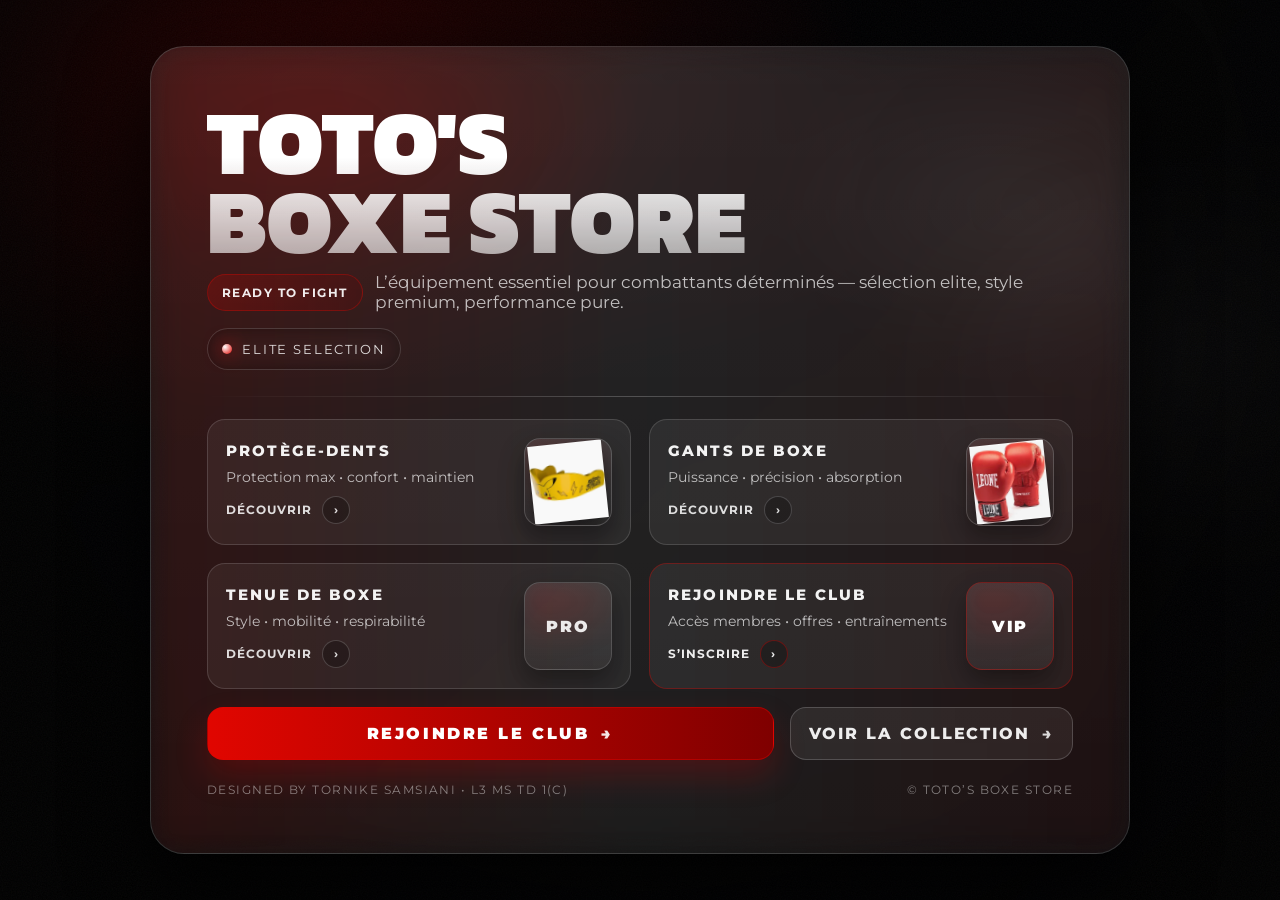
==== index.html @ a2d95f68 "Add files via upload" ====
<!DOCTYPE html>
<html lang="fr">
<head>
  <meta charset="utf-8" />
  <meta name="viewport" content="width=device-width, initial-scale=1" />
  <title>TOTO'S BOXE STORE | ELITE SELECTION</title>

  <link href="https://fonts.googleapis.com/css2?family=Kanit:wght@800;900&family=Montserrat:wght@300;400;600;700&display=swap" rel="stylesheet">

  <style>
    :root{
      --bg:#07070a;
      --red:#e10600;
      --red2:#7f0000;
      --text:#ffffff;
      --muted:rgba(255,255,255,.72);
      --glass:rgba(255,255,255,.08);
      --stroke:rgba(255,255,255,.14);
      --shadow: 0 30px 80px rgba(0,0,0,.75);
      --radius: 34px;
      --radius2: 18px;
      --max: 980px;
    }

    *{margin:0;padding:0;box-sizing:border-box}
    html,body{height:100%}
    body{
      font-family:"Montserrat",system-ui,-apple-system,Segoe UI,Roboto,Arial,sans-serif;
      background: var(--bg);
      color: var(--text);
      overflow-x:hidden;
    }

    /* ========= Background cinematic ========= */
    .bg{
      position:fixed; inset:0;
      z-index:-3;
      background:
        radial-gradient(1200px 700px at 20% 10%, rgba(225,6,0,.18), transparent 60%),
        radial-gradient(900px 600px at 90% 40%, rgba(255,255,255,.06), transparent 60%),
        linear-gradient(135deg, rgba(0,0,0,.90), rgba(0,0,0,.55)),
        url("kimono.png");
      background-size: cover;
      background-position: center;
      transform: scale(1.08);
      will-change: transform;
      transition: transform .2s ease-out;
      filter: saturate(1.08) contrast(1.08);
    }

    .vignette{
      position:fixed; inset:-2px;
      z-index:-2;
      pointer-events:none;
      background:
        radial-gradient(circle at 50% 30%, transparent 40%, rgba(0,0,0,.65) 78%, rgba(0,0,0,.92) 100%);
      mix-blend-mode: multiply;
    }

    .noise{
      position:fixed; inset:0;
      z-index:-1;
      pointer-events:none;
      opacity:.08;
      background-image:url("data:image/svg+xml,%3Csvg xmlns='http://www.w3.org/2000/svg' width='320' height='320'%3E%3Cfilter id='n'%3E%3CfeTurbulence type='fractalNoise' baseFrequency='.8' numOctaves='4' stitchTiles='stitch'/%3E%3C/filter%3E%3Crect width='320' height='320' filter='url(%23n)' opacity='.55'/%3E%3C/svg%3E");
      background-size: 320px 320px;
    }

    /* ========= Layout ========= */
    .wrap{
      min-height:100vh;
      display:flex;
      align-items:center;
      justify-content:center;
      padding: 40px 18px;
      perspective: 1200px;
    }

    .hero{
      width:min(var(--max), 100%);
      border-radius: var(--radius);
      background: linear-gradient(180deg, rgba(255,255,255,.10), rgba(255,255,255,.06));
      border: 1px solid rgba(255,255,255,.14);
      box-shadow: var(--shadow);
      backdrop-filter: blur(18px);
      -webkit-backdrop-filter: blur(18px);
      position:relative;
      overflow:hidden;
      transform-style: preserve-3d;
      animation: enter 1.05s cubic-bezier(.2,1,.2,1);
    }

    @keyframes enter{
      from{opacity:0; transform: translateY(24px) scale(.98) rotateX(-8deg);}
      to{opacity:1; transform: translateY(0) scale(1) rotateX(0);}
    }

    .hero::before{
      content:"";
      position:absolute; inset:-2px;
      background:
        radial-gradient(500px 260px at 20% 10%, rgba(225,6,0,.35), transparent 60%),
        radial-gradient(420px 260px at 90% 20%, rgba(255,255,255,.18), transparent 62%),
        linear-gradient(90deg, rgba(225,6,0,.35), rgba(255,255,255,.12), rgba(127,0,0,.30));
      opacity:.35;
      filter: blur(18px);
      z-index:0;
    }

    .spot{
      position:absolute;
      inset:-1px;
      background: radial-gradient(380px 260px at var(--mx,50%) var(--my,30%), rgba(255,255,255,.18), transparent 60%);
      opacity:0;
      transition: opacity .25s ease;
      z-index:1;
      pointer-events:none;
    }
    .hero:hover .spot{opacity:1;}

    .inner{
      position:relative;
      z-index:2;
      padding: clamp(26px, 5vw, 56px);
    }

    /* ========= Header ========= */
    .brand{
      display:flex;
      align-items:flex-start;
      justify-content:space-between;
      gap:16px;
      flex-wrap:wrap;
    }

    .title{
      font-family:"Kanit", sans-serif;
      font-weight:900;
      letter-spacing:.5px;
      line-height:.88;
      font-size: clamp(2.6rem, 8vw, 5.6rem);
      margin: 0 0 10px 0;
      background: linear-gradient(to bottom, #fff 35%, rgba(255,255,255,.55) 110%);
      -webkit-background-clip:text;
      -webkit-text-fill-color:transparent;
      text-transform:uppercase;
    }

    .badge{
      display:flex;
      align-items:center;
      gap:10px;
      padding: 12px 14px;
      border-radius: 999px;
      border:1px solid rgba(255,255,255,.16);
      background: rgba(0,0,0,.35);
      backdrop-filter: blur(10px);
      font-size:.82rem;
      color: rgba(255,255,255,.85);
      letter-spacing: .14em;
      text-transform:uppercase;
      user-select:none;
    }
    .dot{
      width:10px;height:10px;border-radius:50%;
      background: radial-gradient(circle at 30% 30%, #fff, var(--red));
      box-shadow: 0 0 18px rgba(225,6,0,.7);
    }

    .subtitle{
      margin-top: 12px;
      display:flex;
      align-items:center;
      gap:12px;
      flex-wrap:wrap;
    }

    .tagline{
      color: var(--muted);
      font-size: 1.05rem;
      max-width: 62ch;
    }

    .pill{
      display:inline-flex;
      align-items:center;
      gap:10px;
      padding: 10px 14px;
      border-radius: 999px;
      border:1px solid rgba(225,6,0,.35);
      background: linear-gradient(90deg, rgba(225,6,0,.20), rgba(127,0,0,.16));
      color: rgba(255,255,255,.92);
      font-weight: 700;
      letter-spacing:.12em;
      text-transform:uppercase;
      font-size:.78rem;
    }

    .divider{
      margin: 26px 0 22px;
      height:1px;
      background: linear-gradient(90deg, transparent, rgba(255,255,255,.22), transparent);
    }

    /* ========= Grid nav ========= */
    .grid{
      display:grid;
      grid-template-columns: repeat(2, minmax(0, 1fr));
      gap: 18px;
      margin-top: 18px;
    }

    .card-link{
      position:relative;
      text-decoration:none;
      border-radius: var(--radius2);
      background: rgba(255,255,255,.06);
      border:1px solid rgba(255,255,255,.14);
      overflow:hidden;
      transform: translateZ(0);
      transition: transform .28s ease, background .28s ease, border-color .28s ease;
      min-height: 118px;
      display:flex;
      align-items:center;
      justify-content:space-between;
      gap: 16px;
      padding: 18px 18px;
      cursor:pointer;
      color: #fff;
    }

    .card-link::before{
      content:"";
      position:absolute; inset:-2px;
      background: radial-gradient(340px 180px at var(--cx,50%) var(--cy,40%), rgba(255,255,255,.18), transparent 60%);
      opacity:0;
      transition: opacity .22s ease;
      pointer-events:none;
    }

    .card-link:hover{
      transform: translateY(-10px);
      background: rgba(255,255,255,.10);
      border-color: rgba(255,255,255,.24);
    }

    .card-link:hover::before{opacity:1;}

    .left{
      display:flex;
      flex-direction:column;
      gap:8px;
      min-width: 0;
    }

    .label{
      font-weight: 800;
      letter-spacing:.14em;
      text-transform:uppercase;
      font-size:.95rem;
      color: rgba(255,255,255,.95);
      white-space:nowrap;
      overflow:hidden;
      text-overflow:ellipsis;
    }

    .hint{
      color: rgba(255,255,255,.70);
      font-size:.9rem;
      line-height:1.25;
    }

    .arrow{
      margin-top:2px;
      display:inline-flex;
      align-items:center;
      gap:10px;
      color: rgba(255,255,255,.85);
      font-weight:700;
      letter-spacing:.08em;
      text-transform:uppercase;
      font-size:.78rem;
    }
    .arrow span{
      width:28px;height:28px;border-radius:999px;
      display:inline-flex;align-items:center;justify-content:center;
      border:1px solid rgba(255,255,255,.18);
      background: rgba(0,0,0,.25);
      transition: transform .25s ease, border-color .25s ease;
    }
    .card-link:hover .arrow span{
      transform: translateX(6px);
      border-color: rgba(255,255,255,.32);
    }

    .imgwrap{
      width: 88px;
      height: 88px;
      border-radius: 16px;
      display:flex;
      align-items:center;
      justify-content:center;
      background: linear-gradient(180deg, rgba(255,255,255,.10), rgba(255,255,255,.04));
      border: 1px solid rgba(255,255,255,.14);
      flex: 0 0 auto;
      box-shadow: 0 12px 25px rgba(0,0,0,.35);
      position:relative;
      overflow:hidden;
    }

    .imgwrap::after{
      content:"";
      position:absolute; inset:-2px;
      background: radial-gradient(140px 90px at 30% 20%, rgba(225,6,0,.25), transparent 60%);
      opacity:.55;
      filter: blur(10px);
    }

    .navimg{
      width: 78px;
      height: 78px;
      object-fit: contain;
      position:relative;
      z-index:1;
      transform: rotate(-6deg);
      transition: transform .28s ease;
      filter: drop-shadow(0 12px 14px rgba(0,0,0,.55));
    }

    .card-link:hover .navimg{
      transform: rotate(-10deg) scale(1.08);
    }

    /* ========= CTA ========= */
    .cta{
      display:flex;
      align-items:center;
      justify-content:space-between;
      gap: 16px;
      margin-top: 18px;
      flex-wrap:wrap;
    }

    .primary{
      flex: 1 1 auto;
      min-width: 240px;
      border-radius: 16px;
      padding: 16px 18px;
      text-decoration:none;
      color: #fff;
      font-weight: 900;
      letter-spacing:.16em;
      text-transform: uppercase;
      border: 1px solid rgba(225,6,0,.45);
      background: linear-gradient(90deg, var(--red), var(--red2));
      box-shadow: 0 16px 32px rgba(225,6,0,.22);
      transition: transform .25s ease, box-shadow .25s ease, filter .25s ease;
      display:flex;
      align-items:center;
      justify-content:center;
      gap:12px;
    }
    .primary:hover{
      transform: translateY(-8px);
      box-shadow: 0 22px 45px rgba(225,6,0,.32);
      filter: saturate(1.05);
    }

    .secondary{
      flex: 0 0 auto;
      border-radius: 16px;
      padding: 16px 18px;
      text-decoration:none;
      color: rgba(255,255,255,.92);
      font-weight: 800;
      letter-spacing:.12em;
      text-transform: uppercase;
      border: 1px solid rgba(255,255,255,.18);
      background: rgba(255,255,255,.07);
      transition: transform .25s ease, background .25s ease, border-color .25s ease;
      display:flex;
      align-items:center;
      justify-content:center;
      gap:12px;
      min-width: 220px;
    }
    .secondary:hover{
      transform: translateY(-8px);
      background: rgba(255,255,255,.10);
      border-color: rgba(255,255,255,.28);
    }

    /* ========= Footer ========= */
    .foot{
      margin-top: 22px;
      display:flex;
      align-items:center;
      justify-content:space-between;
      gap: 12px;
      flex-wrap:wrap;
      color: rgba(255,255,255,.45);
      font-size:.75rem;
      letter-spacing:.12em;
      text-transform:uppercase;
    }

    /* ========= Category pages ========= */
    .page{ display:none; }
    .page.active{ display:block; }

    .page-head{
      display:flex;
      align-items:flex-start;
      justify-content:space-between;
      gap: 12px;
      flex-wrap:wrap;
      margin-bottom: 18px;
    }

    .page-title{
      font-family:"Kanit", sans-serif;
      font-weight:900;
      letter-spacing:.08em;
      text-transform:uppercase;
      font-size: clamp(1.8rem, 4.5vw, 2.6rem);
      margin: 0;
    }

    .back{
      appearance:none;
      border:none;
      cursor:pointer;
      border-radius: 999px;
      padding: 12px 14px;
      font-weight: 800;
      letter-spacing:.12em;
      text-transform:uppercase;
      color: rgba(255,255,255,.92);
      background: rgba(255,255,255,.08);
      border: 1px solid rgba(255,255,255,.16);
      transition: transform .2s ease, background .2s ease, border-color .2s ease;
    }
    .back:hover{
      transform: translateY(-6px);
      background: rgba(255,255,255,.10);
      border-color: rgba(255,255,255,.28);
    }

    .cells{
      display:grid;
      grid-template-columns: repeat(3, minmax(0, 1fr));
      gap: 16px;
      margin-top: 14px;
    }

    .cell{
      border-radius: 18px;
      background: rgba(255,255,255,.06);
      border: 1px solid rgba(255,255,255,.14);
      padding: 16px;
      min-height: 220px;
      display:flex;
      flex-direction:column;
      justify-content:flex-start;
      transition: transform .25s ease, background .25s ease, border-color .25s ease;
      overflow:hidden;
      position:relative;
    }

    .cell::before{
      content:"";
      position:absolute; inset:-2px;
      background: radial-gradient(260px 160px at 20% 15%, rgba(225,6,0,.22), transparent 60%);
      opacity:.8;
      filter: blur(10px);
      pointer-events:none;
    }

    .cell:hover{
      transform: translateY(-10px);
      background: rgba(255,255,255,.10);
      border-color: rgba(255,255,255,.26);
    }

    .cell-media{
      position:relative;
      z-index:1;
      height: 130px;
      border-radius: 14px;
      background: rgba(0,0,0,.22);
      border: 1px solid rgba(255,255,255,.12);
      display:flex;
      align-items:center;
      justify-content:center;
      overflow:hidden;
      margin-bottom: 12px;
    }

    .cell-media img{
      width: 100%;
      height: 100%;
      object-fit: contain;
      transform: scale(1.02);
      filter: drop-shadow(0 12px 18px rgba(0,0,0,.55));
    }

    .cell h3{
      position:relative;
      z-index:1;
      font-size: 1.02rem;
      letter-spacing:.10em;
      text-transform:uppercase;
      margin: 6px 0 8px 0;
    }

    .cell p{
      position:relative;
      z-index:1;
      color: rgba(255,255,255,.70);
      font-size:.92rem;
      line-height:1.35;
      margin-bottom: 10px;
    }

    .cell .price{
      position:relative;
      z-index:1;
      margin-top: auto;
      font-weight: 900;
      letter-spacing:.08em;
      color: rgba(225,6,0,.95);
    }

    /* Responsive */
    @media (max-width: 900px){
      .cells{ grid-template-columns: 1fr; }
      .cell{ min-height: 240px; }
    }

    @media (max-width: 720px){
      .grid{ grid-template-columns: 1fr; }
      .imgwrap{ width: 84px; height: 84px; }
      .navimg{ width: 72px; height: 72px; }
      .badge{ width: 100%; justify-content:center; }
    }

    @media (prefers-reduced-motion: reduce){
      *{ animation:none !important; transition:none !important; scroll-behavior:auto !important; }
      .bg{ transition:none !important; }
      .hero:hover .spot{ opacity:0 !important; }
    }
  </style>
</head>

<body>
  <div class="bg" id="bg"></div>
  <div class="vignette"></div>
  <div class="noise"></div>

  <main class="wrap">
    <section class="hero" id="hero" aria-label="TOTO'S BOXE STORE">
      <div class="spot" id="spot"></div>

      <div class="inner">

        <!-- PAGE ACCUEIL -->
        <div class="page active" id="homePage">
          <div class="brand">
            <div>
              <h1 class="title">TOTO'S<br>BOXE STORE</h1>
              <div class="subtitle">
                <div class="pill">READY TO FIGHT</div>
                <p class="tagline">L’équipement essentiel pour combattants déterminés — sélection elite, style premium, performance pure.</p>
              </div>
            </div>

            <div class="badge" title="Elite Selection">
              <span class="dot"></span>
              ELITE SELECTION
            </div>
          </div>

          <div class="divider"></div>

          <div class="grid">
            <!-- Protège-dents -->
            <a class="card-link" data-card data-open="dents">
              <div class="left">
                <div class="label">PROTÈGE-DENTS</div>
                <div class="hint">Protection max • confort • maintien</div>
                <div class="arrow">Découvrir <span>›</span></div>
              </div>
              <div class="imgwrap" aria-hidden="true">
                <img class="navimg" src="dent1.webp" alt="Protège-dents" />
              </div>
            </a>

            <!-- Gants -->
            <a class="card-link" data-card data-open="gants">
              <div class="left">
                <div class="label">GANTS DE BOXE</div>
                <div class="hint">Puissance • précision • absorption</div>
                <div class="arrow">Découvrir <span>›</span></div>
              </div>
              <div class="imgwrap" aria-hidden="true">
                <img class="navimg" src="gant1.webp" alt="Gants de boxe" />
              </div>
            </a>

            <!-- Tenue -->
            <a class="card-link" data-card data-open="tenue">
              <div class="left">
                <div class="label">TENUE DE BOXE</div>
                <div class="hint">Style • mobilité • respirabilité</div>
                <div class="arrow">Découvrir <span>›</span></div>
              </div>
              <div class="imgwrap" aria-hidden="true">
                <div style="position:relative;z-index:1;font-weight:900;letter-spacing:.12em;opacity:.9">PRO</div>
              </div>
            </a>

            <!-- Club -->
            <a class="card-link" href="Formulaire d'inscription.html" data-card style="border-color: rgba(225,6,0,.35);">
              <div class="left">
                <div class="label">REJOINDRE LE CLUB</div>
                <div class="hint">Accès membres • offres • entraînements</div>
                <div class="arrow" style="color: rgba(255,255,255,.92);">S’inscrire <span style="border-color: rgba(225,6,0,.35)">›</span></div>
              </div>
              <div class="imgwrap" aria-hidden="true" style="border-color: rgba(225,6,0,.35);">
                <div style="position:relative;z-index:1;font-weight:900;letter-spacing:.12em;color:#fff">VIP</div>
              </div>
            </a>
          </div>

          <div class="cta">
            <a class="primary" href="Formulaire d'inscription.html">
              REJOINDRE LE CLUB <span style="opacity:.9">→</span>
            </a>
            <a class="secondary" href="#" onclick="openPage('tenue'); return false;">
              VOIR LA COLLECTION <span style="opacity:.9">→</span>
            </a>
          </div>

          <div class="foot">
            <div>Designed by Tornike SAMSIANI • L3 MS TD 1(C)</div>
            <div>© TOTO’S BOXE STORE</div>
          </div>
        </div>

        <!-- PAGE PROTEGE-DENTS -->
        <div class="page" id="dentsPage">
          <div class="page-head">
            <h2 class="page-title">Protège-dents</h2>
            <button class="back" type="button" onclick="openPage('home')">← Retour</button>
          </div>

          <div class="cells">
            <div class="cell">
              <div class="cell-media">
                <img src="dent1.webp" alt="Protège-dents 1">
              </div>
              <h3>Protège-dents 1</h3>
              <p>Confort + maintien. Idéal entraînement.</p>
              <div class="price">19€</div>
            </div>

            <div class="cell">
              <div class="cell-media">
                <img src="dent2.webp" alt="Protège-dents 2">
              </div>
              <h3>Protège-dents 2</h3>
              <p>Protection renforcée. Ajustement parfait.</p>
              <div class="price">29€</div>
            </div>

            <div class="cell">
              <div class="cell-media">
                <img src="dent3.webp" alt="Protège-dents 3">
              </div>
              <h3>Protège-dents 3</h3>
              <p>Elite fit. Absorption premium.</p>
              <div class="price">39€</div>
            </div>
          </div>
        </div>

        <!-- PAGE GANTS -->
        <div class="page" id="gantsPage">
          <div class="page-head">
            <h2 class="page-title">Gants de boxe</h2>
            <button class="back" type="button" onclick="openPage('home')">← Retour</button>
          </div>

          <div class="cells">
            <div class="cell">
              <div class="cell-media">
                <img src="https://cdn.budoland.com/media/opti_image/avif/catalog/product/cache/d075c5857850b48130bcddc5dd77bf85/t/o/top-ten-gloves-competition-red-20102-10-oz.avif" alt="Gants de boxe 1" loading="lazy">
              </div>
              <h3>Gants de boxe 1</h3>
              <p>Compétition • précision • maintien.</p>
              <div class="price">79€</div>
            </div>

            <div class="cell">
              <div class="cell-media">
                <img src="https://encrypted-tbn3.gstatic.com/shopping?q=tbn:ANd9GcSpMx1VDQ9UsOApEXfyxivLyh3IFBRGT8ALxq2IuIvNaySXYqNxuI2PW-hBPunY908XqnX1jW9KK68ptY905upN9kOrsc9qVacBebjiCvCacMMKymrMAjQc069L_bVwPIqG2OfZPkw&usqp=CAc" alt="Gants de boxe 2" loading="lazy">
              </div>
              <h3>Gants de boxe 2</h3>
              <p>Entraînement • amorti • résistance.</p>
              <div class="price">89€</div>
            </div>

            <div class="cell">
              <div class="cell-media">
                <img src="https://encrypted-tbn1.gstatic.com/shopping?q=tbn:ANd9GcSRWOq6qLi7QS983zAJM4rJ0Z5JECvyj1FNGKeAQgPJqrq7FEr3UMK2VemhnAVoMJVG39KxMBaRnkukhtLeFdcpk11_QYF4FMvH1Ehkh5Tp&usqp=CAc" alt="Gants de boxe 3" loading="lazy">
              </div>
              <h3>Gants de boxe 3</h3>
              <p>Elite • maintien poignet premium.</p>
              <div class="price">99€</div>
            </div>
          </div>
        </div>

        <!-- PAGE TENUE (✅ IMAGES AJOUTÉES ICI) -->
        <div class="page" id="tenuePage">
          <div class="page-head">
            <h2 class="page-title">Tenue de boxe</h2>
            <button class="back" type="button" onclick="openPage('home')">← Retour</button>
          </div>

          <div class="cells">
            <div class="cell">
              <div class="cell-media">
                <img src="https://encrypted-tbn2.gstatic.com/shopping?q=tbn:ANd9GcRMwcNCPwNYOhE_6BB5DOBP9GWKaRO5vQhD-1NbYbrtiOb6vIqipzCqrIpvwChMKl6E5hLHJ9pc_f4AIfm-RJX8Xx5Gn9jv4wv9ZxNdxtI&usqp=CAc" alt="Tenue de boxe 1" loading="lazy">
              </div>
              <h3>Tenue de boxe 1</h3>
              <p>Respirante. Confort training.</p>
              <div class="price">49€</div>
            </div>

            <div class="cell">
              <div class="cell-media">
                <img src="https://www.cdiscount.com/pdt2/0/9/3/1/700x700/mp42176093/rw/tenue-de-boxe-anglaise-metal-boxe-adultes-xl-rou.jpg" alt="Tenue de boxe 2" loading="lazy">
              </div>
              <h3>Tenue de boxe 2</h3>
              <p>Coupe athlétique. Liberté de mouvement.</p>
              <div class="price">59€</div>
            </div>

            <div class="cell">
              <div class="cell-media">
                <img src="kimono.png" alt="Tenue de boxe 3" loading="lazy">
              </div>
              <h3>Tenue de boxe 3</h3>
              <p>Elite set. Style + performance.</p>
              <div class="price">69€</div>
            </div>
          </div>
        </div>

      </div>
    </section>
  </main>

  <script>
    const bg = document.getElementById("bg");
    const hero = document.getElementById("hero");
    const cards = document.querySelectorAll("[data-card]");
    const openers = document.querySelectorAll("[data-open]");

    const pages = {
      home: document.getElementById("homePage"),
      dents: document.getElementById("dentsPage"),
      gants: document.getElementById("gantsPage"),
      tenue: document.getElementById("tenuePage"),
    };

    function setActive(key){
      Object.values(pages).forEach(p => p.classList.remove("active"));
      pages[key].classList.add("active");
      window.scrollTo({ top: 0, behavior: "smooth" });
    }

    function openPage(key){
      setActive(key);
    }
    window.openPage = openPage;

    // Click accueil -> pages catégories
    openers.forEach(el=>{
      el.addEventListener("click", (e)=>{
        e.preventDefault();
        const key = el.getAttribute("data-open");
        openPage(key);
      });
    });

    // Parallaxe fond + spotlight
    document.addEventListener("mousemove", (e) => {
      const x = e.clientX / window.innerWidth;
      const y = e.clientY / window.innerHeight;

      bg.style.transform = `translate(${-x * 22}px, ${-y * 22}px) scale(1.10)`;

      const r = hero.getBoundingClientRect();
      const mx = ((e.clientX - r.left) / r.width) * 100;
      const my = ((e.clientY - r.top) / r.height) * 100;
      hero.style.setProperty("--mx", mx + "%");
      hero.style.setProperty("--my", my + "%");
    });

    // Spotlight au survol des cartes (position locale)
    cards.forEach(card => {
      card.addEventListener("mousemove", (e) => {
        const r = card.getBoundingClientRect();
        const cx = ((e.clientX - r.left) / r.width) * 100;
        const cy = ((e.clientY - r.top) / r.height) * 100;
        card.style.setProperty("--cx", cx + "%");
        card.style.setProperty("--cy", cy + "%");
      });
    });
  </script>
</body>
</html>
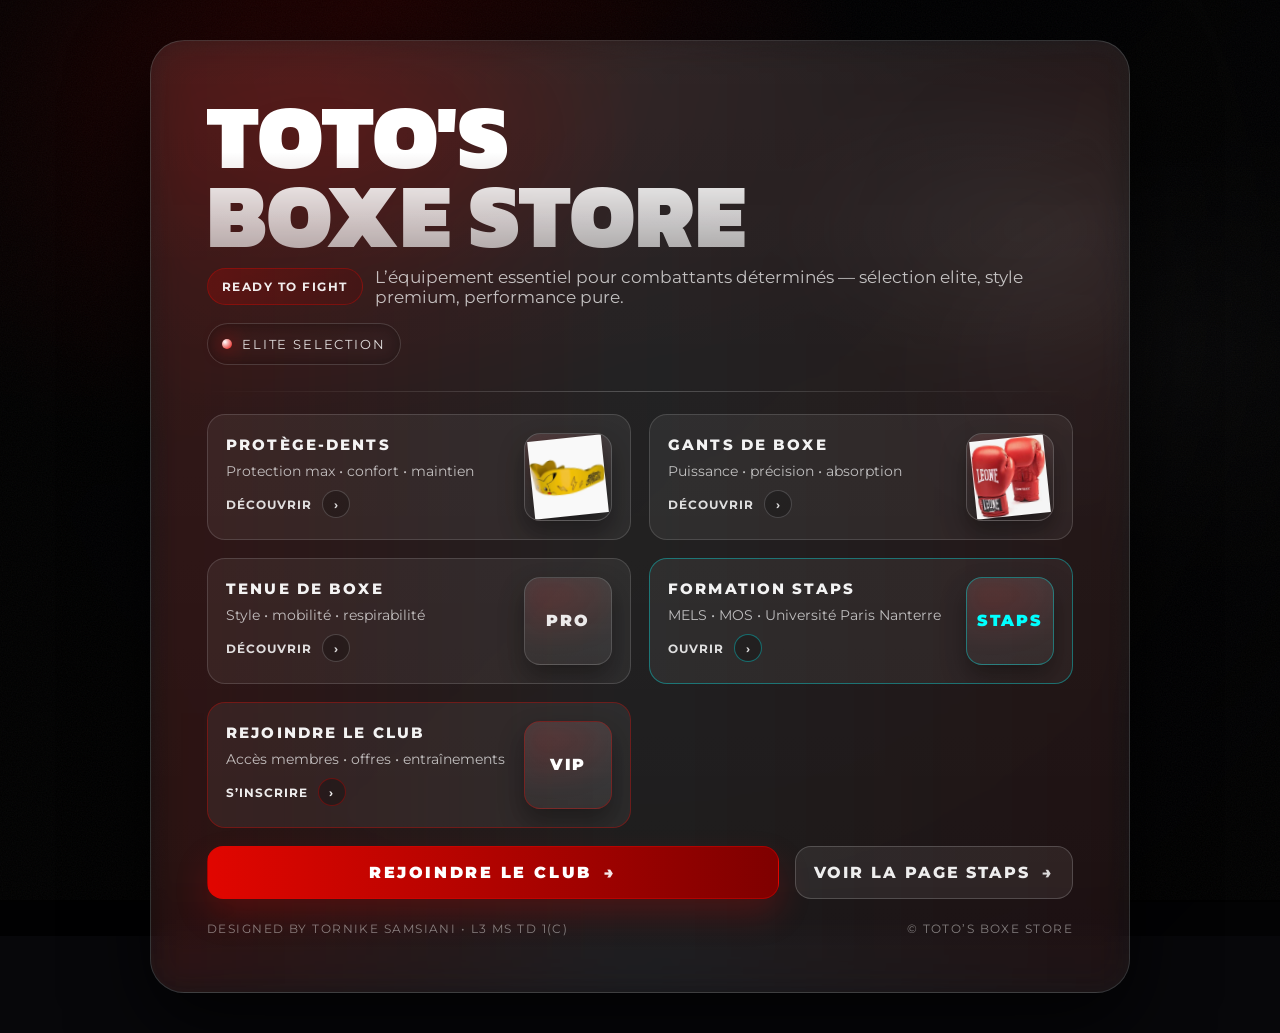
==== commit f2d61275: "Add files via upload" ====
--- a/index.html
+++ b/index.html
@@ -161,6 +161,7 @@
       text-transform:uppercase;
       user-select:none;
     }
+
     .dot{
       width:10px;height:10px;border-radius:50%;
       background: radial-gradient(circle at 30% 30%, #fff, var(--red));
@@ -281,6 +282,7 @@
       text-transform:uppercase;
       font-size:.78rem;
     }
+
     .arrow span{
       width:28px;height:28px;border-radius:999px;
       display:inline-flex;align-items:center;justify-content:center;
@@ -288,6 +290,7 @@
       background: rgba(0,0,0,.25);
       transition: transform .25s ease, border-color .25s ease;
     }
+
     .card-link:hover .arrow span{
       transform: translateX(6px);
       border-color: rgba(255,255,255,.32);
@@ -360,6 +363,7 @@
       justify-content:center;
       gap:12px;
     }
+
     .primary:hover{
       transform: translateY(-8px);
       box-shadow: 0 22px 45px rgba(225,6,0,.32);
@@ -384,6 +388,7 @@
       gap:12px;
       min-width: 220px;
     }
+
     .secondary:hover{
       transform: translateY(-8px);
       background: rgba(255,255,255,.10);
@@ -440,6 +445,7 @@
       border: 1px solid rgba(255,255,255,.16);
       transition: transform .2s ease, background .2s ease, border-color .2s ease;
     }
+
     .back:hover{
       transform: translateY(-6px);
       background: rgba(255,255,255,.10);
@@ -531,6 +537,158 @@
       color: rgba(225,6,0,.95);
     }
 
+    /* ========= PAGE FORMATION STAPS / CYBER NEON ========= */
+    .staps-shell{
+      position: relative;
+      overflow: hidden;
+      border-radius: 28px;
+      padding: 28px;
+      background: rgba(0,0,0,.45);
+      border: 1px solid rgba(0,255,255,.25);
+      box-shadow: 0 0 20px rgba(0,255,255,.18), 0 0 50px rgba(0,255,255,.12);
+    }
+
+    .staps-shell::before{
+      content: "";
+      position: absolute;
+      top: -50%;
+      left: -50%;
+      width: 200%;
+      height: 200%;
+      background: repeating-linear-gradient(
+        45deg,
+        rgba(0,255,255,0.05) 0,
+        rgba(0,255,255,0.05) 1px,
+        transparent 1px,
+        transparent 5px
+      );
+      animation: moveBackground 20s linear infinite;
+      z-index: 0;
+      pointer-events:none;
+    }
+
+    @keyframes moveBackground {
+      0% { transform: translate(0, 0); }
+      100% { transform: translate(-50%, -50%); }
+    }
+
+    .staps-content{
+      position: relative;
+      z-index: 1;
+      display: flex;
+      flex-direction: column;
+      gap: 22px;
+    }
+
+    .staps-main-title,
+    .staps-subtitle{
+      font-weight: bold;
+      text-align: center;
+      background: linear-gradient(90deg, #FF0000, #FF7F00, #FFFF00, #00FF00, #0000FF, #8B00FF, #FF00FF);
+      background-size: 400% 400%;
+      -webkit-background-clip: text;
+      -webkit-text-fill-color: transparent;
+      animation: neonTextPulse 8s ease infinite alternate;
+      text-shadow: 0 0 5px #FFF, 0 0 10px #FFF, 0 0 20px #FF0;
+    }
+
+    .staps-main-title{
+      font-size: clamp(2rem, 5vw, 3.2rem);
+    }
+
+    .staps-subtitle{
+      font-size: clamp(1.4rem, 3vw, 2rem);
+    }
+
+    @keyframes neonTextPulse {
+      0% { text-shadow: 0 0 10px #FFF, 0 0 20px #FF0, 0 0 30px #0FF; background-position: 0% 50%; }
+      50% { text-shadow: 0 0 20px #FFF, 0 0 40px #FF0, 0 0 60px #0FF; background-position: 100% 50%; }
+      100% { text-shadow: 0 0 10px #FFF, 0 0 20px #FF0, 0 0 30px #0FF; background-position: 0% 50%; }
+    }
+
+    .staps-grid{
+      display:grid;
+      grid-template-columns: 1fr;
+      gap: 18px;
+      margin-top: 12px;
+    }
+
+    .staps-card{
+      position: relative;
+      z-index: 1;
+      background-color: #000000;
+      border: 3px solid #00FFFF;
+      border-radius: 24px;
+      padding: 22px;
+      box-shadow: 0 0 20px #00FFFF, 0 0 40px rgba(0,255,255,.45);
+      transition: transform .35s ease, box-shadow .35s ease;
+      animation: containerPulse 3s ease-in-out infinite alternate;
+    }
+
+    @keyframes containerPulse {
+      0% { box-shadow: 0 0 20px #00FFFF, 0 0 40px rgba(0,255,255,.45), 0 0 60px rgba(0,255,255,.20); }
+      50% { box-shadow: 0 0 35px #00FFFF, 0 0 70px rgba(0,255,255,.55), 0 0 110px rgba(0,255,255,.24); }
+      100% { box-shadow: 0 0 20px #00FFFF, 0 0 40px rgba(0,255,255,.45), 0 0 60px rgba(0,255,255,.20); }
+    }
+
+    .staps-card:hover{
+      transform: scale(1.02);
+      box-shadow: 0 0 40px #00FFFF, 0 0 80px rgba(0,255,255,.6), 0 0 130px rgba(0,255,255,.25);
+    }
+
+    .staps-card h3{
+      font-size: 1.35rem;
+      margin-bottom: 14px;
+      letter-spacing:.04em;
+      color:#fff;
+    }
+
+    .staps-card p{
+      color: #FF4C4C;
+      background-color: #9ACD32;
+      font-size: 1.08rem;
+      padding: 18px;
+      border-radius: 14px;
+      line-height: 1.6;
+      text-align: center;
+      box-shadow: 0 0 5px #000;
+      transition: background-color 0.5s, transform 0.5s, box-shadow 0.5s;
+      animation: paragraphPulse 4s ease-in-out infinite alternate;
+      margin: 0;
+    }
+
+    .staps-card p:hover {
+      background-color: #ADFF2F;
+      transform: scale(1.02);
+      box-shadow: 0 0 15px #9ACD32, 0 0 25px #ADFF2F;
+    }
+
+    @keyframes paragraphPulse {
+      0% { box-shadow: 0 0 5px #000; }
+      50% { box-shadow: 0 0 15px #9ACD32, 0 0 25px #ADFF2F; }
+      100% { box-shadow: 0 0 5px #000; }
+    }
+
+    .staps-card p.special {
+      background-color: #8B4513;
+      color: #FFFFFF;
+      font-weight: bold;
+      box-shadow: 0 0 5px #8B4513;
+      animation: specialPulse 4s ease-in-out infinite alternate;
+    }
+
+    .staps-card p.special:hover {
+      background-color: #A0522D;
+      transform: scale(1.02);
+      box-shadow: 0 0 20px #A0522D, 0 0 40px #FF8C00;
+    }
+
+    @keyframes specialPulse {
+      0% { box-shadow: 0 0 5px #8B4513; }
+      50% { box-shadow: 0 0 15px #A0522D, 0 0 30px #FF8C00; }
+      100% { box-shadow: 0 0 5px #8B4513; }
+    }
+
     /* Responsive */
     @media (max-width: 900px){
       .cells{ grid-template-columns: 1fr; }
@@ -542,6 +700,7 @@
       .imgwrap{ width: 84px; height: 84px; }
       .navimg{ width: 72px; height: 72px; }
       .badge{ width: 100%; justify-content:center; }
+      .staps-shell{ padding: 18px; }
     }
 
     @media (prefers-reduced-motion: reduce){
@@ -584,7 +743,7 @@
 
           <div class="grid">
             <!-- Protège-dents -->
-            <a class="card-link" data-card data-open="dents">
+            <a class="card-link" data-card data-open="dents" href="#">
               <div class="left">
                 <div class="label">PROTÈGE-DENTS</div>
                 <div class="hint">Protection max • confort • maintien</div>
@@ -596,7 +755,7 @@
             </a>
 
             <!-- Gants -->
-            <a class="card-link" data-card data-open="gants">
+            <a class="card-link" data-card data-open="gants" href="#">
               <div class="left">
                 <div class="label">GANTS DE BOXE</div>
                 <div class="hint">Puissance • précision • absorption</div>
@@ -608,7 +767,7 @@
             </a>
 
             <!-- Tenue -->
-            <a class="card-link" data-card data-open="tenue">
+            <a class="card-link" data-card data-open="tenue" href="#">
               <div class="left">
                 <div class="label">TENUE DE BOXE</div>
                 <div class="hint">Style • mobilité • respirabilité</div>
@@ -616,6 +775,18 @@
               </div>
               <div class="imgwrap" aria-hidden="true">
                 <div style="position:relative;z-index:1;font-weight:900;letter-spacing:.12em;opacity:.9">PRO</div>
+              </div>
+            </a>
+
+            <!-- Formation STAPS -->
+            <a class="card-link" data-card data-open="staps" href="#" style="border-color: rgba(0,255,255,.35);">
+              <div class="left">
+                <div class="label">FORMATION STAPS</div>
+                <div class="hint">MELS • MOS • Université Paris Nanterre</div>
+                <div class="arrow">Ouvrir <span style="border-color: rgba(0,255,255,.35)">›</span></div>
+              </div>
+              <div class="imgwrap" aria-hidden="true" style="border-color: rgba(0,255,255,.35);">
+                <div style="position:relative;z-index:1;font-weight:900;letter-spacing:.12em;color:#00FFFF">STAPS</div>
               </div>
             </a>
 
@@ -636,8 +807,8 @@
             <a class="primary" href="Formulaire d'inscription.html">
               REJOINDRE LE CLUB <span style="opacity:.9">→</span>
             </a>
-            <a class="secondary" href="#" onclick="openPage('tenue'); return false;">
-              VOIR LA COLLECTION <span style="opacity:.9">→</span>
+            <a class="secondary" href="#" onclick="openPage('staps'); return false;">
+              VOIR LA PAGE STAPS <span style="opacity:.9">→</span>
             </a>
           </div>
 
@@ -721,7 +892,7 @@
           </div>
         </div>
 
-        <!-- PAGE TENUE (✅ IMAGES AJOUTÉES ICI) -->
+        <!-- PAGE TENUE -->
         <div class="page" id="tenuePage">
           <div class="page-head">
             <h2 class="page-title">Tenue de boxe</h2>
@@ -754,6 +925,48 @@
               <h3>Tenue de boxe 3</h3>
               <p>Elite set. Style + performance.</p>
               <div class="price">69€</div>
+            </div>
+          </div>
+        </div>
+
+        <!-- PAGE FORMATION STAPS -->
+        <div class="page" id="stapsPage">
+          <div class="page-head">
+            <h2 class="page-title">Formation STAPS</h2>
+            <button class="back" type="button" onclick="openPage('home')">← Retour</button>
+          </div>
+
+          <div class="staps-shell">
+            <div class="staps-content">
+              <h1 class="staps-main-title">Présentation de la formation Master STAPS</h1>
+              <h2 class="staps-subtitle">Université Paris Nanterre</h2>
+
+              <div class="staps-grid">
+                <div class="staps-card">
+                  <h3>Présentation de la formation MELS</h3>
+                  <p class="special">
+                    C’est une spécialisation des études STAPS qui prépare à organiser, gérer et promouvoir
+                    des activités ou des événements sportifs dans des clubs, associations, collectivités, etc.
+                  </p>
+                </div>
+
+                <div class="staps-card">
+                  <h3>Présentation de la formation MOS</h3>
+                  <p>
+                    C’est une spécialisation qui forme à gérer et administrer des structures sportives comme
+                    des clubs, des fédérations ou des entreprises du sport.
+                  </p>
+                </div>
+
+                <div class="staps-card">
+                  <h3>Présentation de l'Université Paris Nanterre</h3>
+                  <p>
+                    L’Université Paris Nanterre est une université publique située à Nanterre, près de Paris.
+                    Elle accueille plus de 35 000 étudiants et propose des formations dans de nombreux domaines
+                    comme le droit, l’économie, les sciences humaines et le sport (STAPS).
+                  </p>
+                </div>
+              </div>
             </div>
           </div>
         </div>
@@ -773,6 +986,7 @@
       dents: document.getElementById("dentsPage"),
       gants: document.getElementById("gantsPage"),
       tenue: document.getElementById("tenuePage"),
+      staps: document.getElementById("stapsPage"),
     };
 
     function setActive(key){
@@ -786,7 +1000,6 @@
     }
     window.openPage = openPage;
 
-    // Click accueil -> pages catégories
     openers.forEach(el=>{
       el.addEventListener("click", (e)=>{
         e.preventDefault();
@@ -795,7 +1008,6 @@
       });
     });
 
-    // Parallaxe fond + spotlight
     document.addEventListener("mousemove", (e) => {
       const x = e.clientX / window.innerWidth;
       const y = e.clientY / window.innerHeight;
@@ -809,7 +1021,6 @@
       hero.style.setProperty("--my", my + "%");
     });
 
-    // Spotlight au survol des cartes (position locale)
     cards.forEach(card => {
       card.addEventListener("mousemove", (e) => {
         const r = card.getBoundingClientRect();
